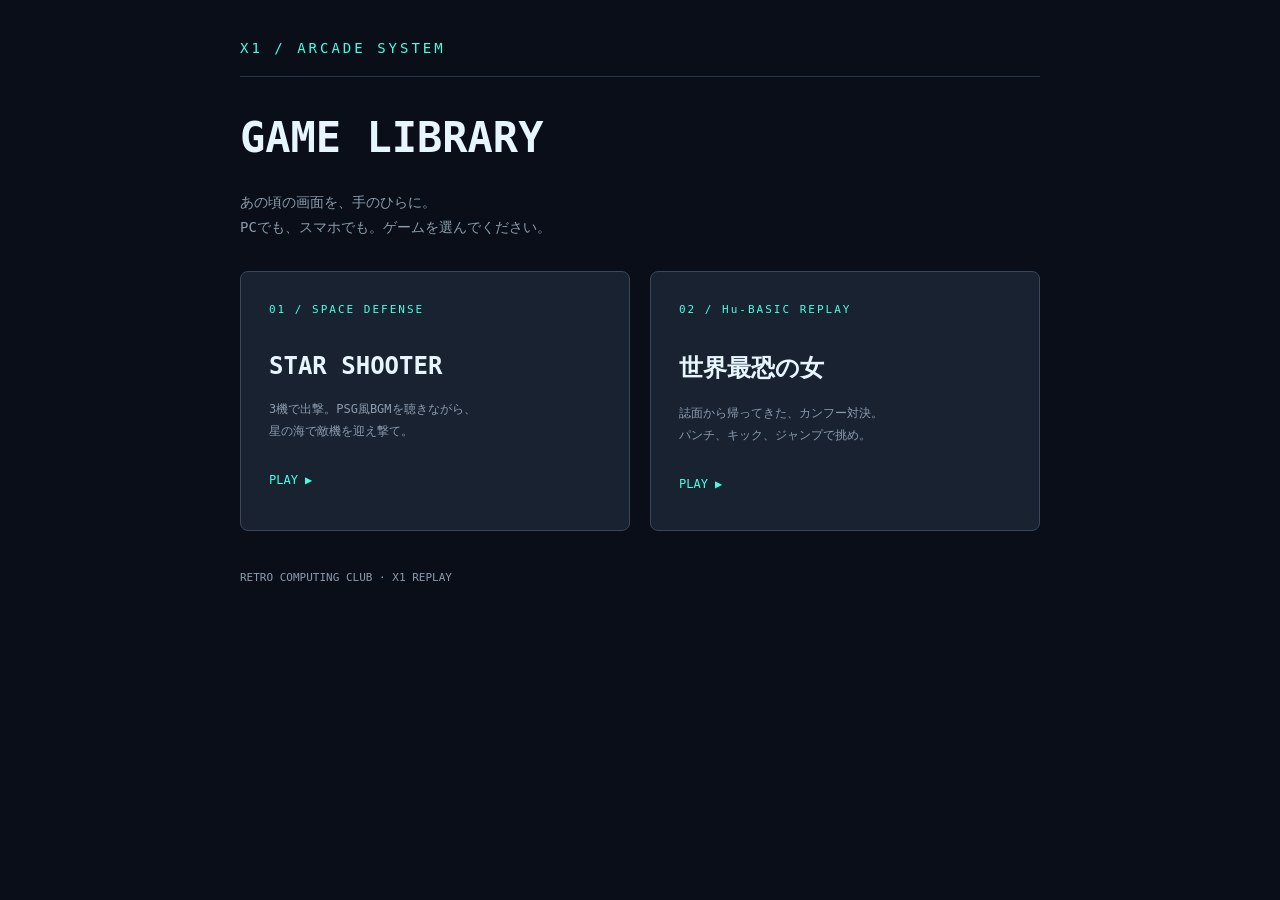
==== games/index.html @ 54a8c1c4 "Add browser reconstruction of X1 Sekai Saikyo no Onna kung-fu game" ====
<!doctype html><html lang="ja"><head><meta charset="utf-8"><meta name="viewport" content="width=device-width,initial-scale=1"><title>X1 GAME LIBRARY</title><style>:root{color-scheme:dark}*{box-sizing:border-box}body{margin:0;background:#090e18;color:#e7f5ff;font:14px ui-monospace,monospace;padding:40px 20px}main{max-width:800px;margin:auto}header{border-bottom:1px solid #283647;padding-bottom:20px;color:#45ffe3;letter-spacing:3px}h1{font-size:clamp(28px,6vw,42px);margin-top:36px}.intro{color:#8b9cae;line-height:1.8}.grid{display:grid;grid-template-columns:repeat(auto-fit,minmax(min(100%,280px),1fr));gap:20px;margin-top:30px}.card{display:block;min-height:260px;padding:28px;color:inherit;text-decoration:none;border:1px solid #39485b;border-radius:8px;background:#182231}.card:hover,.card:focus-visible{border-color:#45ffe3;outline:2px solid #45ffe3;outline-offset:3px}.number{color:#45ffe3;font-size:11px;letter-spacing:2px}.card h2{margin-top:36px;font-size:24px}.card p{font-size:12px;line-height:1.8;color:#8b9cae}.play{display:block;color:#45ffe3;margin-top:30px;font-size:12px}footer{margin-top:40px;font-size:11px;color:#8b9cae}</style></head><body><main><header>X1 / ARCADE SYSTEM</header><h1>GAME LIBRARY</h1><p class="intro">あの頃の画面を、手のひらに。<br>PCでも、スマホでも。ゲームを選んでください。</p><div class="grid"><a class="card" href="../index.html"><span class="number">01 / SPACE DEFENSE</span><h2>STAR SHOOTER</h2><p>3機で出撃。PSG風BGMを聴きながら、<br>星の海で敵機を迎え撃て。</p><span class="play">PLAY ▶</span></a><a class="card" href="sekai-saikyo-no-onna/"><span class="number">02 / Hu-BASIC REPLAY</span><h2>世界最恐の女</h2><p>誌面から帰ってきた、カンフー対決。<br>パンチ、キック、ジャンプで挑め。</p><span class="play">PLAY ▶</span></a></div><footer>RETRO COMPUTING CLUB · X1 REPLAY</footer></main></body></html>
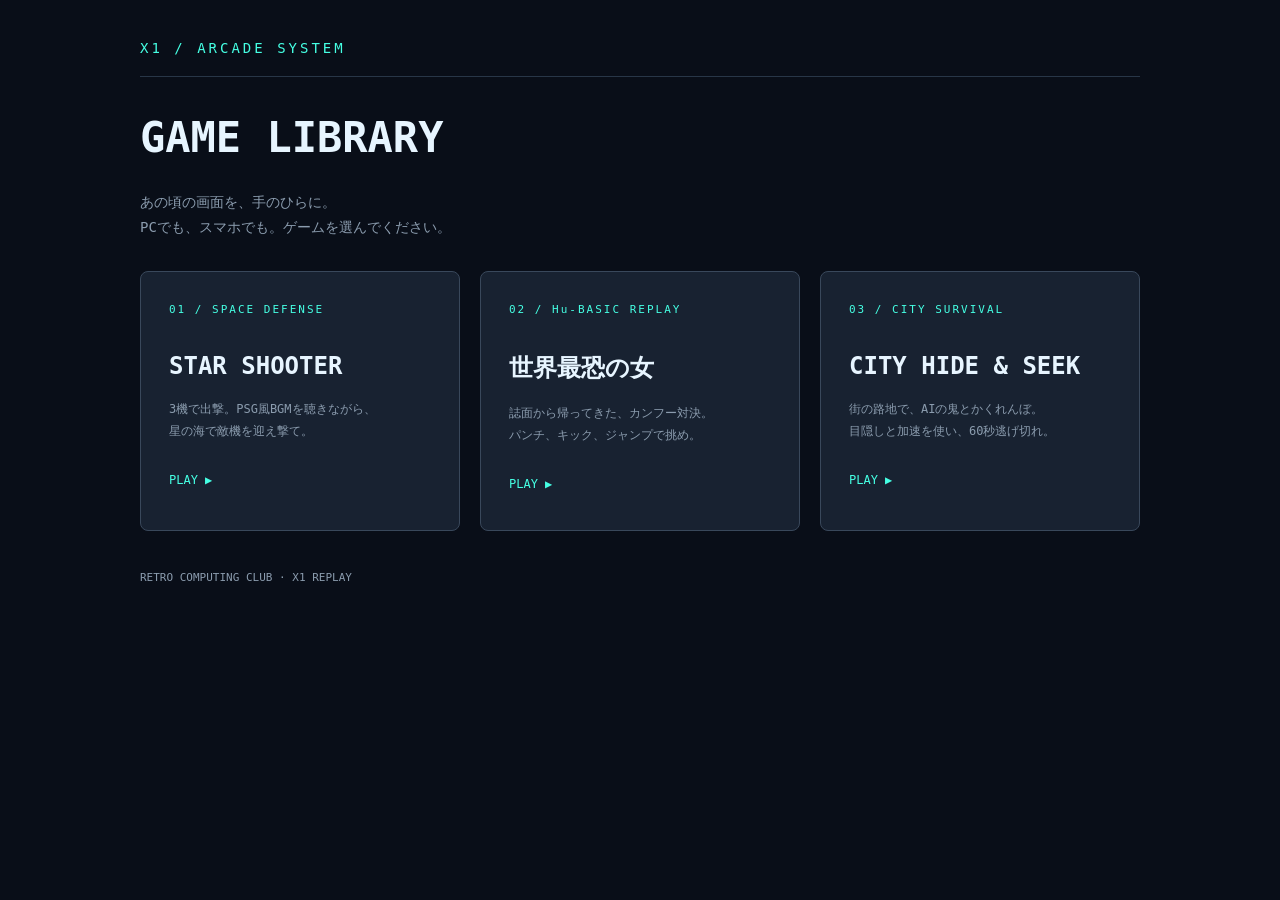
==== commit 02eac74e: "Add city hide-and-seek as third game in selector" ====
--- a/games/index.html
+++ b/games/index.html
@@ -1 +1 @@
-<!doctype html><html lang="ja"><head><meta charset="utf-8"><meta name="viewport" content="width=device-width,initial-scale=1"><title>X1 GAME LIBRARY</title><style>:root{color-scheme:dark}*{box-sizing:border-box}body{margin:0;background:#090e18;color:#e7f5ff;font:14px ui-monospace,monospace;padding:40px 20px}main{max-width:800px;margin:auto}header{border-bottom:1px solid #283647;padding-bottom:20px;color:#45ffe3;letter-spacing:3px}h1{font-size:clamp(28px,6vw,42px);margin-top:36px}.intro{color:#8b9cae;line-height:1.8}.grid{display:grid;grid-template-columns:repeat(auto-fit,minmax(min(100%,280px),1fr));gap:20px;margin-top:30px}.card{display:block;min-height:260px;padding:28px;color:inherit;text-decoration:none;border:1px solid #39485b;border-radius:8px;background:#182231}.card:hover,.card:focus-visible{border-color:#45ffe3;outline:2px solid #45ffe3;outline-offset:3px}.number{color:#45ffe3;font-size:11px;letter-spacing:2px}.card h2{margin-top:36px;font-size:24px}.card p{font-size:12px;line-height:1.8;color:#8b9cae}.play{display:block;color:#45ffe3;margin-top:30px;font-size:12px}footer{margin-top:40px;font-size:11px;color:#8b9cae}</style></head><body><main><header>X1 / ARCADE SYSTEM</header><h1>GAME LIBRARY</h1><p class="intro">あの頃の画面を、手のひらに。<br>PCでも、スマホでも。ゲームを選んでください。</p><div class="grid"><a class="card" href="../index.html"><span class="number">01 / SPACE DEFENSE</span><h2>STAR SHOOTER</h2><p>3機で出撃。PSG風BGMを聴きながら、<br>星の海で敵機を迎え撃て。</p><span class="play">PLAY ▶</span></a><a class="card" href="sekai-saikyo-no-onna/"><span class="number">02 / Hu-BASIC REPLAY</span><h2>世界最恐の女</h2><p>誌面から帰ってきた、カンフー対決。<br>パンチ、キック、ジャンプで挑め。</p><span class="play">PLAY ▶</span></a></div><footer>RETRO COMPUTING CLUB · X1 REPLAY</footer></main></body></html>
+<!doctype html><html lang="ja"><head><meta charset="utf-8"><meta name="viewport" content="width=device-width,initial-scale=1"><title>X1 GAME LIBRARY</title><style>:root{color-scheme:dark}*{box-sizing:border-box}body{margin:0;background:#090e18;color:#e7f5ff;font:14px ui-monospace,monospace;padding:40px 20px}main{max-width:1000px;margin:auto}header{border-bottom:1px solid #283647;padding-bottom:20px;color:#45ffe3;letter-spacing:3px}h1{font-size:clamp(28px,6vw,42px);margin-top:36px}.intro{color:#8b9cae;line-height:1.8}.grid{display:grid;grid-template-columns:repeat(auto-fit,minmax(min(100%,280px),1fr));gap:20px;margin-top:30px}.card{display:block;min-height:260px;padding:28px;color:inherit;text-decoration:none;border:1px solid #39485b;border-radius:8px;background:#182231}.card:hover,.card:focus-visible{border-color:#45ffe3;outline:2px solid #45ffe3;outline-offset:3px}.number{color:#45ffe3;font-size:11px;letter-spacing:2px}.card h2{margin-top:36px;font-size:24px}.card p{font-size:12px;line-height:1.8;color:#8b9cae}.play{display:block;color:#45ffe3;margin-top:30px;font-size:12px}footer{margin-top:40px;font-size:11px;color:#8b9cae}</style></head><body><main><header>X1 / ARCADE SYSTEM</header><h1>GAME LIBRARY</h1><p class="intro">あの頃の画面を、手のひらに。<br>PCでも、スマホでも。ゲームを選んでください。</p><div class="grid"><a class="card" href="../index.html"><span class="number">01 / SPACE DEFENSE</span><h2>STAR SHOOTER</h2><p>3機で出撃。PSG風BGMを聴きながら、<br>星の海で敵機を迎え撃て。</p><span class="play">PLAY ▶</span></a><a class="card" href="sekai-saikyo-no-onna/"><span class="number">02 / Hu-BASIC REPLAY</span><h2>世界最恐の女</h2><p>誌面から帰ってきた、カンフー対決。<br>パンチ、キック、ジャンプで挑め。</p><span class="play">PLAY ▶</span></a><a class="card" href="city-hide-seek/"><span class="number">03 / CITY SURVIVAL</span><h2>CITY HIDE &amp; SEEK</h2><p>街の路地で、AIの鬼とかくれんぼ。<br>目隠しと加速を使い、60秒逃げ切れ。</p><span class="play">PLAY ▶</span></a></div><footer>RETRO COMPUTING CLUB · X1 REPLAY</footer></main></body></html>
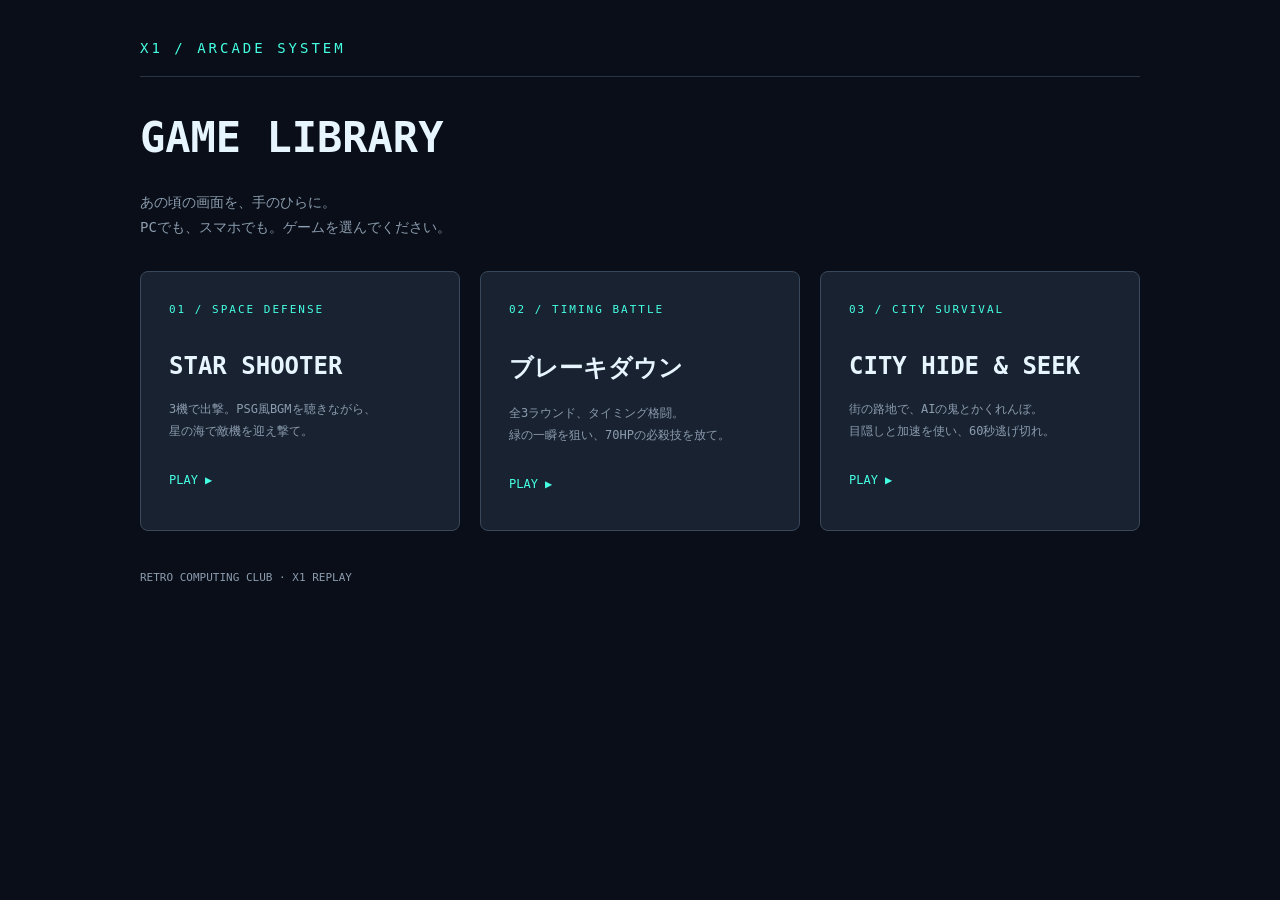
==== commit a9b6a3c6: "Release Breakdown with timed special moves and three-round matches" ====
--- a/games/index.html
+++ b/games/index.html
@@ -1 +1 @@
-<!doctype html><html lang="ja"><head><meta charset="utf-8"><meta name="viewport" content="width=device-width,initial-scale=1"><title>X1 GAME LIBRARY</title><style>:root{color-scheme:dark}*{box-sizing:border-box}body{margin:0;background:#090e18;color:#e7f5ff;font:14px ui-monospace,monospace;padding:40px 20px}main{max-width:1000px;margin:auto}header{border-bottom:1px solid #283647;padding-bottom:20px;color:#45ffe3;letter-spacing:3px}h1{font-size:clamp(28px,6vw,42px);margin-top:36px}.intro{color:#8b9cae;line-height:1.8}.grid{display:grid;grid-template-columns:repeat(auto-fit,minmax(min(100%,280px),1fr));gap:20px;margin-top:30px}.card{display:block;min-height:260px;padding:28px;color:inherit;text-decoration:none;border:1px solid #39485b;border-radius:8px;background:#182231}.card:hover,.card:focus-visible{border-color:#45ffe3;outline:2px solid #45ffe3;outline-offset:3px}.number{color:#45ffe3;font-size:11px;letter-spacing:2px}.card h2{margin-top:36px;font-size:24px}.card p{font-size:12px;line-height:1.8;color:#8b9cae}.play{display:block;color:#45ffe3;margin-top:30px;font-size:12px}footer{margin-top:40px;font-size:11px;color:#8b9cae}</style></head><body><main><header>X1 / ARCADE SYSTEM</header><h1>GAME LIBRARY</h1><p class="intro">あの頃の画面を、手のひらに。<br>PCでも、スマホでも。ゲームを選んでください。</p><div class="grid"><a class="card" href="../index.html"><span class="number">01 / SPACE DEFENSE</span><h2>STAR SHOOTER</h2><p>3機で出撃。PSG風BGMを聴きながら、<br>星の海で敵機を迎え撃て。</p><span class="play">PLAY ▶</span></a><a class="card" href="sekai-saikyo-no-onna/"><span class="number">02 / Hu-BASIC REPLAY</span><h2>世界最恐の女</h2><p>誌面から帰ってきた、カンフー対決。<br>パンチ、キック、ジャンプで挑め。</p><span class="play">PLAY ▶</span></a><a class="card" href="city-hide-seek/"><span class="number">03 / CITY SURVIVAL</span><h2>CITY HIDE &amp; SEEK</h2><p>街の路地で、AIの鬼とかくれんぼ。<br>目隠しと加速を使い、60秒逃げ切れ。</p><span class="play">PLAY ▶</span></a></div><footer>RETRO COMPUTING CLUB · X1 REPLAY</footer></main></body></html>
+<!doctype html><html lang="ja"><head><meta charset="utf-8"><meta name="viewport" content="width=device-width,initial-scale=1"><title>X1 GAME LIBRARY</title><style>:root{color-scheme:dark}*{box-sizing:border-box}body{margin:0;background:#090e18;color:#e7f5ff;font:14px ui-monospace,monospace;padding:40px 20px}main{max-width:1000px;margin:auto}header{border-bottom:1px solid #283647;padding-bottom:20px;color:#45ffe3;letter-spacing:3px}h1{font-size:clamp(28px,6vw,42px);margin-top:36px}.intro{color:#8b9cae;line-height:1.8}.grid{display:grid;grid-template-columns:repeat(auto-fit,minmax(min(100%,280px),1fr));gap:20px;margin-top:30px}.card{display:block;min-height:260px;padding:28px;color:inherit;text-decoration:none;border:1px solid #39485b;border-radius:8px;background:#182231}.card:hover,.card:focus-visible{border-color:#45ffe3;outline:2px solid #45ffe3;outline-offset:3px}.number{color:#45ffe3;font-size:11px;letter-spacing:2px}.card h2{margin-top:36px;font-size:24px}.card p{font-size:12px;line-height:1.8;color:#8b9cae}.play{display:block;color:#45ffe3;margin-top:30px;font-size:12px}footer{margin-top:40px;font-size:11px;color:#8b9cae}</style></head><body><main><header>X1 / ARCADE SYSTEM</header><h1>GAME LIBRARY</h1><p class="intro">あの頃の画面を、手のひらに。<br>PCでも、スマホでも。ゲームを選んでください。</p><div class="grid"><a class="card" href="../index.html"><span class="number">01 / SPACE DEFENSE</span><h2>STAR SHOOTER</h2><p>3機で出撃。PSG風BGMを聴きながら、<br>星の海で敵機を迎え撃て。</p><span class="play">PLAY ▶</span></a><a class="card" href="sekai-saikyo-no-onna/"><span class="number">02 / TIMING BATTLE</span><h2>ブレーキダウン</h2><p>全3ラウンド、タイミング格闘。<br>緑の一瞬を狙い、70HPの必殺技を放て。</p><span class="play">PLAY ▶</span></a><a class="card" href="city-hide-seek/"><span class="number">03 / CITY SURVIVAL</span><h2>CITY HIDE &amp; SEEK</h2><p>街の路地で、AIの鬼とかくれんぼ。<br>目隠しと加速を使い、60秒逃げ切れ。</p><span class="play">PLAY ▶</span></a></div><footer>RETRO COMPUTING CLUB · X1 REPLAY</footer></main></body></html>
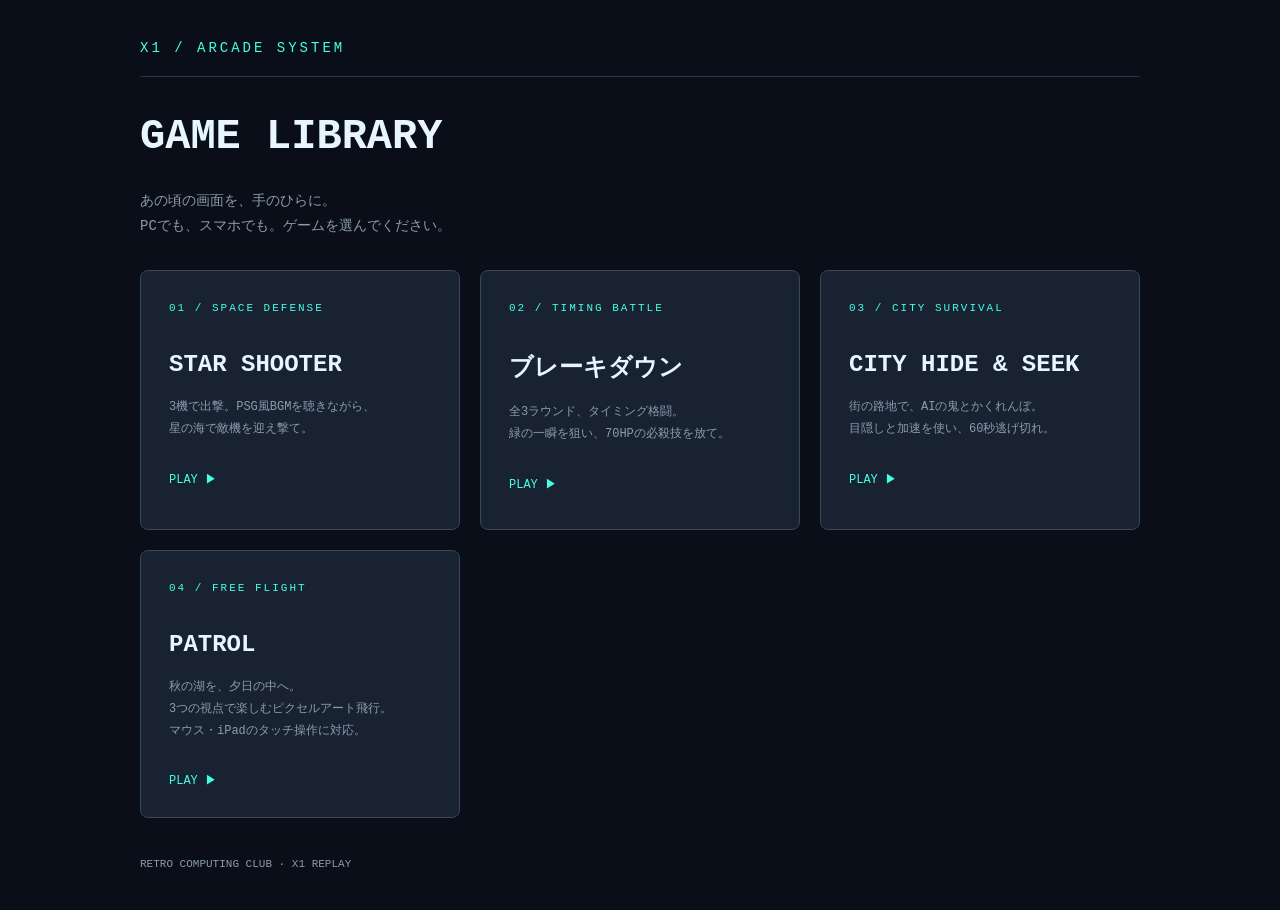
==== commit 131bd81c: "Add Patrol flight game to the game library Include the standalone WebGL2/Canvas game, library return" ====
--- a/games/index.html
+++ b/games/index.html
@@ -1 +1 @@
-<!doctype html><html lang="ja"><head><meta charset="utf-8"><meta name="viewport" content="width=device-width,initial-scale=1"><title>X1 GAME LIBRARY</title><style>:root{color-scheme:dark}*{box-sizing:border-box}body{margin:0;background:#090e18;color:#e7f5ff;font:14px ui-monospace,monospace;padding:40px 20px}main{max-width:1000px;margin:auto}header{border-bottom:1px solid #283647;padding-bottom:20px;color:#45ffe3;letter-spacing:3px}h1{font-size:clamp(28px,6vw,42px);margin-top:36px}.intro{color:#8b9cae;line-height:1.8}.grid{display:grid;grid-template-columns:repeat(auto-fit,minmax(min(100%,280px),1fr));gap:20px;margin-top:30px}.card{display:block;min-height:260px;padding:28px;color:inherit;text-decoration:none;border:1px solid #39485b;border-radius:8px;background:#182231}.card:hover,.card:focus-visible{border-color:#45ffe3;outline:2px solid #45ffe3;outline-offset:3px}.number{color:#45ffe3;font-size:11px;letter-spacing:2px}.card h2{margin-top:36px;font-size:24px}.card p{font-size:12px;line-height:1.8;color:#8b9cae}.play{display:block;color:#45ffe3;margin-top:30px;font-size:12px}footer{margin-top:40px;font-size:11px;color:#8b9cae}</style></head><body><main><header>X1 / ARCADE SYSTEM</header><h1>GAME LIBRARY</h1><p class="intro">あの頃の画面を、手のひらに。<br>PCでも、スマホでも。ゲームを選んでください。</p><div class="grid"><a class="card" href="../index.html"><span class="number">01 / SPACE DEFENSE</span><h2>STAR SHOOTER</h2><p>3機で出撃。PSG風BGMを聴きながら、<br>星の海で敵機を迎え撃て。</p><span class="play">PLAY ▶</span></a><a class="card" href="sekai-saikyo-no-onna/"><span class="number">02 / TIMING BATTLE</span><h2>ブレーキダウン</h2><p>全3ラウンド、タイミング格闘。<br>緑の一瞬を狙い、70HPの必殺技を放て。</p><span class="play">PLAY ▶</span></a><a class="card" href="city-hide-seek/"><span class="number">03 / CITY SURVIVAL</span><h2>CITY HIDE &amp; SEEK</h2><p>街の路地で、AIの鬼とかくれんぼ。<br>目隠しと加速を使い、60秒逃げ切れ。</p><span class="play">PLAY ▶</span></a></div><footer>RETRO COMPUTING CLUB · X1 REPLAY</footer></main></body></html>
+<!doctype html><html lang="ja"><head><meta charset="utf-8"><meta name="viewport" content="width=device-width,initial-scale=1"><title>X1 GAME LIBRARY</title><style>:root{color-scheme:dark}*{box-sizing:border-box}body{margin:0;background:#090e18;color:#e7f5ff;font:14px ui-monospace,monospace;padding:40px 20px}main{max-width:1000px;margin:auto}header{border-bottom:1px solid #283647;padding-bottom:20px;color:#45ffe3;letter-spacing:3px}h1{font-size:clamp(28px,6vw,42px);margin-top:36px}.intro{color:#8b9cae;line-height:1.8}.grid{display:grid;grid-template-columns:repeat(auto-fit,minmax(min(100%,280px),1fr));gap:20px;margin-top:30px}.card{display:block;min-height:260px;padding:28px;color:inherit;text-decoration:none;border:1px solid #39485b;border-radius:8px;background:#182231}.card:hover,.card:focus-visible{border-color:#45ffe3;outline:2px solid #45ffe3;outline-offset:3px}.number{color:#45ffe3;font-size:11px;letter-spacing:2px}.card h2{margin-top:36px;font-size:24px}.card p{font-size:12px;line-height:1.8;color:#8b9cae}.play{display:block;color:#45ffe3;margin-top:30px;font-size:12px}footer{margin-top:40px;font-size:11px;color:#8b9cae}</style></head><body><main><header>X1 / ARCADE SYSTEM</header><h1>GAME LIBRARY</h1><p class="intro">あの頃の画面を、手のひらに。<br>PCでも、スマホでも。ゲームを選んでください。</p><div class="grid"><a class="card" href="../index.html"><span class="number">01 / SPACE DEFENSE</span><h2>STAR SHOOTER</h2><p>3機で出撃。PSG風BGMを聴きながら、<br>星の海で敵機を迎え撃て。</p><span class="play">PLAY ▶</span></a><a class="card" href="sekai-saikyo-no-onna/"><span class="number">02 / TIMING BATTLE</span><h2>ブレーキダウン</h2><p>全3ラウンド、タイミング格闘。<br>緑の一瞬を狙い、70HPの必殺技を放て。</p><span class="play">PLAY ▶</span></a><a class="card" href="city-hide-seek/"><span class="number">03 / CITY SURVIVAL</span><h2>CITY HIDE &amp; SEEK</h2><p>街の路地で、AIの鬼とかくれんぼ。<br>目隠しと加速を使い、60秒逃げ切れ。</p><span class="play">PLAY ▶</span></a><a class="card" href="patrol/"><span class="number">04 / FREE FLIGHT</span><h2>PATROL</h2><p>秋の湖を、夕日の中へ。<br>3つの視点で楽しむピクセルアート飛行。<br>マウス・iPadのタッチ操作に対応。</p><span class="play">PLAY ▶</span></a></div><footer>RETRO COMPUTING CLUB · X1 REPLAY</footer></main></body></html>
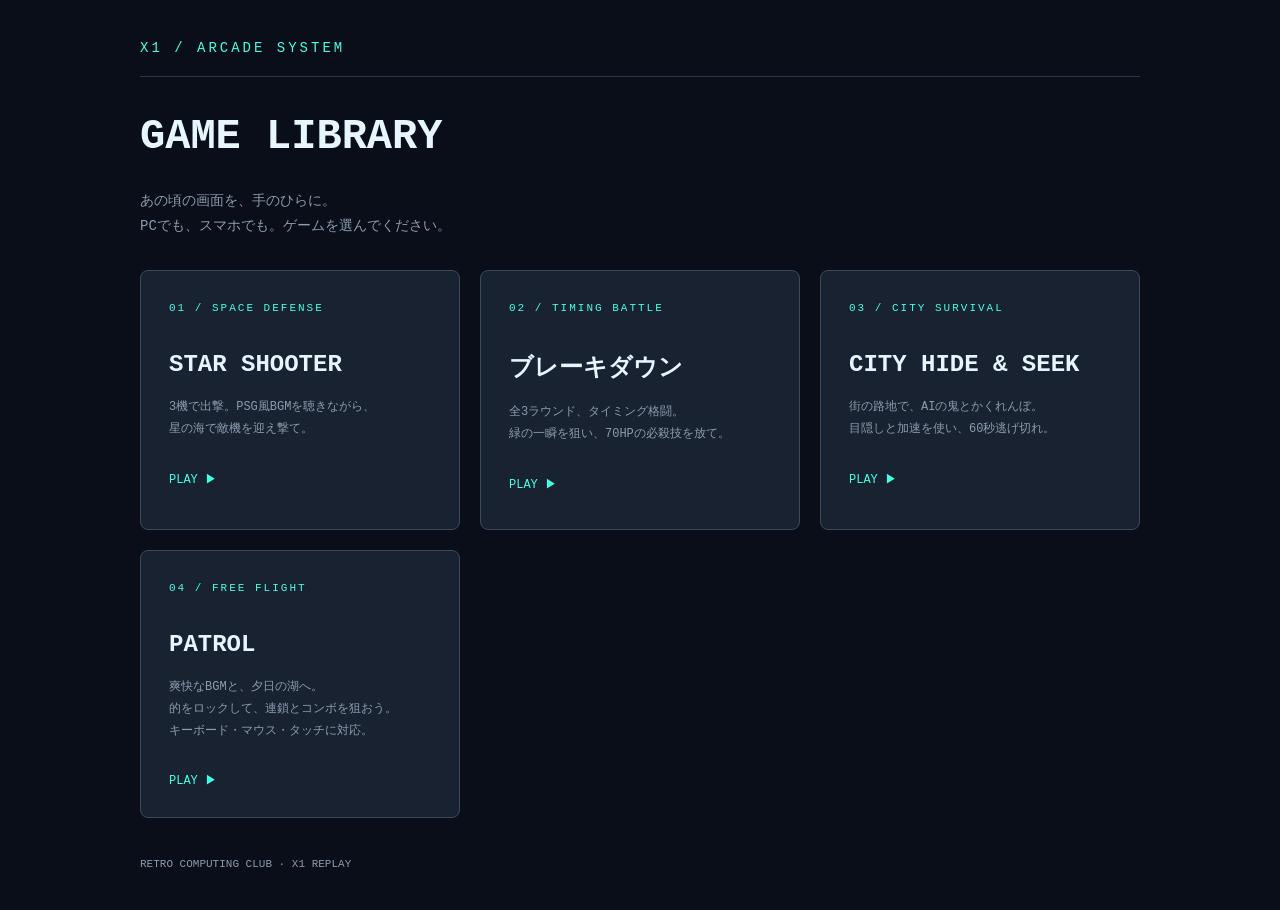
==== commit e92cc87f: "Turn Patrol into Flight Club with music, softer aircraft and target combos Add an original synthesiz" ====
--- a/games/index.html
+++ b/games/index.html
@@ -1 +1 @@
-<!doctype html><html lang="ja"><head><meta charset="utf-8"><meta name="viewport" content="width=device-width,initial-scale=1"><title>X1 GAME LIBRARY</title><style>:root{color-scheme:dark}*{box-sizing:border-box}body{margin:0;background:#090e18;color:#e7f5ff;font:14px ui-monospace,monospace;padding:40px 20px}main{max-width:1000px;margin:auto}header{border-bottom:1px solid #283647;padding-bottom:20px;color:#45ffe3;letter-spacing:3px}h1{font-size:clamp(28px,6vw,42px);margin-top:36px}.intro{color:#8b9cae;line-height:1.8}.grid{display:grid;grid-template-columns:repeat(auto-fit,minmax(min(100%,280px),1fr));gap:20px;margin-top:30px}.card{display:block;min-height:260px;padding:28px;color:inherit;text-decoration:none;border:1px solid #39485b;border-radius:8px;background:#182231}.card:hover,.card:focus-visible{border-color:#45ffe3;outline:2px solid #45ffe3;outline-offset:3px}.number{color:#45ffe3;font-size:11px;letter-spacing:2px}.card h2{margin-top:36px;font-size:24px}.card p{font-size:12px;line-height:1.8;color:#8b9cae}.play{display:block;color:#45ffe3;margin-top:30px;font-size:12px}footer{margin-top:40px;font-size:11px;color:#8b9cae}</style></head><body><main><header>X1 / ARCADE SYSTEM</header><h1>GAME LIBRARY</h1><p class="intro">あの頃の画面を、手のひらに。<br>PCでも、スマホでも。ゲームを選んでください。</p><div class="grid"><a class="card" href="../index.html"><span class="number">01 / SPACE DEFENSE</span><h2>STAR SHOOTER</h2><p>3機で出撃。PSG風BGMを聴きながら、<br>星の海で敵機を迎え撃て。</p><span class="play">PLAY ▶</span></a><a class="card" href="sekai-saikyo-no-onna/"><span class="number">02 / TIMING BATTLE</span><h2>ブレーキダウン</h2><p>全3ラウンド、タイミング格闘。<br>緑の一瞬を狙い、70HPの必殺技を放て。</p><span class="play">PLAY ▶</span></a><a class="card" href="city-hide-seek/"><span class="number">03 / CITY SURVIVAL</span><h2>CITY HIDE &amp; SEEK</h2><p>街の路地で、AIの鬼とかくれんぼ。<br>目隠しと加速を使い、60秒逃げ切れ。</p><span class="play">PLAY ▶</span></a><a class="card" href="patrol/"><span class="number">04 / FREE FLIGHT</span><h2>PATROL</h2><p>秋の湖を、夕日の中へ。<br>3つの視点で楽しむピクセルアート飛行。<br>マウス・iPadのタッチ操作に対応。</p><span class="play">PLAY ▶</span></a></div><footer>RETRO COMPUTING CLUB · X1 REPLAY</footer></main></body></html>
+<!doctype html><html lang="ja"><head><meta charset="utf-8"><meta name="viewport" content="width=device-width,initial-scale=1"><title>X1 GAME LIBRARY</title><style>:root{color-scheme:dark}*{box-sizing:border-box}body{margin:0;background:#090e18;color:#e7f5ff;font:14px ui-monospace,monospace;padding:40px 20px}main{max-width:1000px;margin:auto}header{border-bottom:1px solid #283647;padding-bottom:20px;color:#45ffe3;letter-spacing:3px}h1{font-size:clamp(28px,6vw,42px);margin-top:36px}.intro{color:#8b9cae;line-height:1.8}.grid{display:grid;grid-template-columns:repeat(auto-fit,minmax(min(100%,280px),1fr));gap:20px;margin-top:30px}.card{display:block;min-height:260px;padding:28px;color:inherit;text-decoration:none;border:1px solid #39485b;border-radius:8px;background:#182231}.card:hover,.card:focus-visible{border-color:#45ffe3;outline:2px solid #45ffe3;outline-offset:3px}.number{color:#45ffe3;font-size:11px;letter-spacing:2px}.card h2{margin-top:36px;font-size:24px}.card p{font-size:12px;line-height:1.8;color:#8b9cae}.play{display:block;color:#45ffe3;margin-top:30px;font-size:12px}footer{margin-top:40px;font-size:11px;color:#8b9cae}</style></head><body><main><header>X1 / ARCADE SYSTEM</header><h1>GAME LIBRARY</h1><p class="intro">あの頃の画面を、手のひらに。<br>PCでも、スマホでも。ゲームを選んでください。</p><div class="grid"><a class="card" href="../index.html"><span class="number">01 / SPACE DEFENSE</span><h2>STAR SHOOTER</h2><p>3機で出撃。PSG風BGMを聴きながら、<br>星の海で敵機を迎え撃て。</p><span class="play">PLAY ▶</span></a><a class="card" href="sekai-saikyo-no-onna/"><span class="number">02 / TIMING BATTLE</span><h2>ブレーキダウン</h2><p>全3ラウンド、タイミング格闘。<br>緑の一瞬を狙い、70HPの必殺技を放て。</p><span class="play">PLAY ▶</span></a><a class="card" href="city-hide-seek/"><span class="number">03 / CITY SURVIVAL</span><h2>CITY HIDE &amp; SEEK</h2><p>街の路地で、AIの鬼とかくれんぼ。<br>目隠しと加速を使い、60秒逃げ切れ。</p><span class="play">PLAY ▶</span></a><a class="card" href="patrol/"><span class="number">04 / FREE FLIGHT</span><h2>PATROL</h2><p>爽快なBGMと、夕日の湖へ。<br>的をロックして、連鎖とコンボを狙おう。<br>キーボード・マウス・タッチに対応。</p><span class="play">PLAY ▶</span></a></div><footer>RETRO COMPUTING CLUB · X1 REPLAY</footer></main></body></html>
